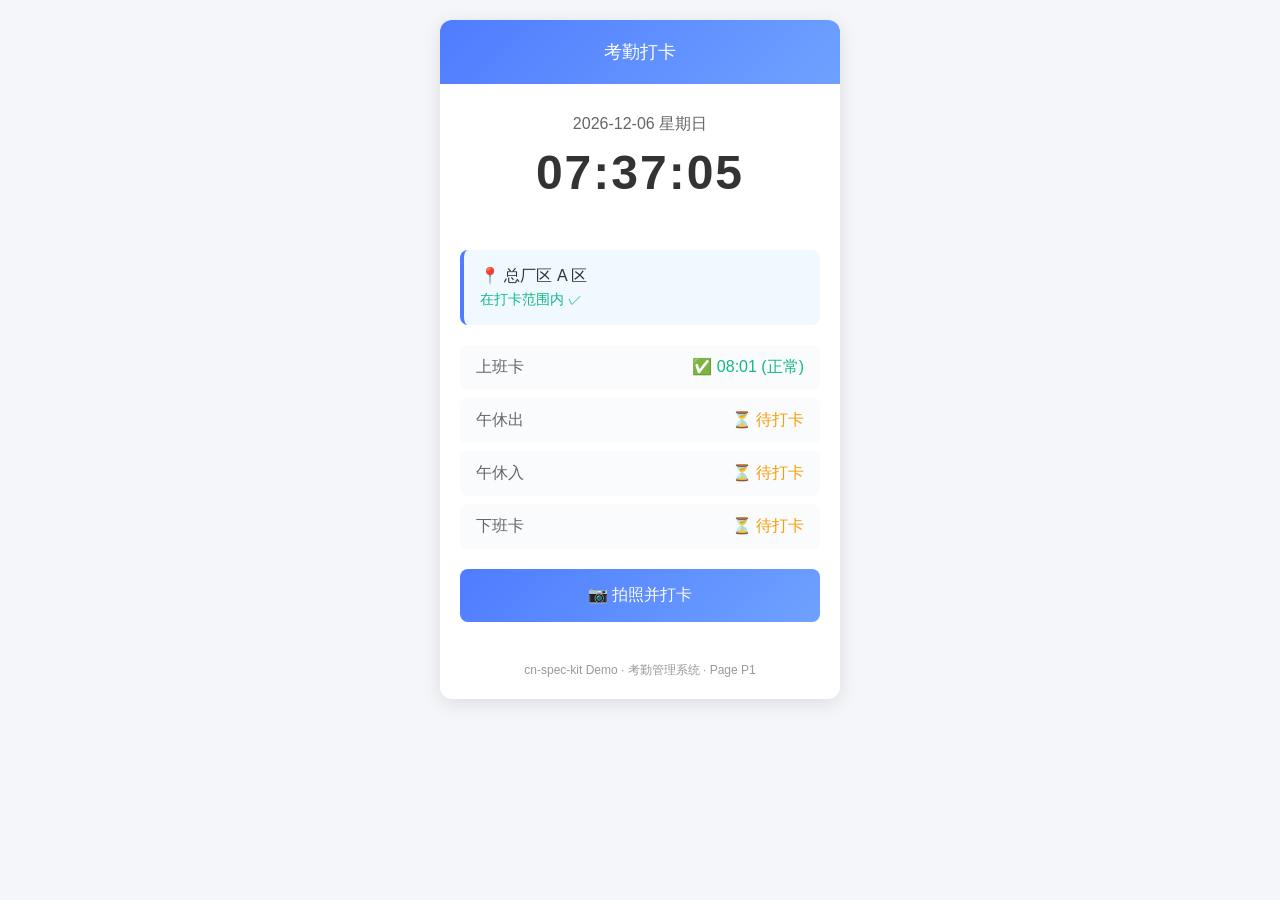
==== demo/attendance-system/06-html-prototype/index.html @ 256aea4f "feat: 新增考勤管理系统 demo（端到端完整示例） 作为 cn-spec-kit 在 GitHub 上的端到端 demo，演示 10 步流程的完整产出。  场景: 制造业中型企业（约 800 人" ====
<!DOCTYPE html>
<html lang="zh-CN">
<head>
  <meta charset="UTF-8">
  <meta name="viewport" content="width=device-width, initial-scale=1.0">
  <title>考勤打卡 - cn-spec-kit Demo</title>
  <style>
    * { margin: 0; padding: 0; box-sizing: border-box; }
    body { font-family: -apple-system, "PingFang SC", "Microsoft YaHei", sans-serif; background: #f5f6f9; min-height: 100vh; padding: 20px; }
    .phone { max-width: 400px; margin: 0 auto; background: #fff; border-radius: 12px; overflow: hidden; box-shadow: 0 4px 20px rgba(0,0,0,0.1); }
    .header { background: linear-gradient(135deg, #4f7cff, #6fa1ff); color: #fff; padding: 20px; text-align: center; }
    .header h1 { font-size: 18px; font-weight: 500; }
    .datetime { padding: 30px 20px; text-align: center; background: #fff; }
    .date { font-size: 16px; color: #666; margin-bottom: 10px; }
    .time { font-size: 48px; font-weight: 600; color: #333; letter-spacing: 2px; }
    .location { margin: 20px; padding: 16px; background: #f0f9ff; border-radius: 8px; border-left: 4px solid #4f7cff; }
    .location .name { font-size: 16px; color: #333; margin-bottom: 4px; }
    .location .status { font-size: 14px; color: #10b981; }
    .status-list { margin: 0 20px 20px; }
    .status-item { display: flex; justify-content: space-between; align-items: center; padding: 12px 16px; background: #fafbfc; border-radius: 6px; margin-bottom: 8px; }
    .status-item .label { color: #666; }
    .status-item .value { font-weight: 500; }
    .status-item.normal .value { color: #10b981; }
    .status-item.pending .value { color: #f59e0b; }
    .btn { display: block; width: calc(100% - 40px); margin: 20px auto; padding: 16px; background: linear-gradient(135deg, #4f7cff, #6fa1ff); color: #fff; text-align: center; border-radius: 8px; font-size: 16px; font-weight: 500; cursor: pointer; border: none; }
    .btn.disabled { background: #ccc; cursor: not-allowed; }
    .demo-tag { text-align: center; padding: 20px; color: #999; font-size: 12px; }
  </style>
</head>
<body>
  <div class="phone">
    <div class="header"><h1>考勤打卡</h1></div>
    <div class="datetime">
      <div class="date" id="date">2026-06-18 星期四</div>
      <div class="time" id="time">08:25:30</div>
    </div>
    <div class="location">
      <div class="name">📍 总厂区 A 区</div>
      <div class="status">在打卡范围内 ✓</div>
    </div>
    <div class="status-list">
      <div class="status-item normal">
        <span class="label">上班卡</span>
        <span class="value">✅ 08:01 (正常)</span>
      </div>
      <div class="status-item pending">
        <span class="label">午休出</span>
        <span class="value">⏳ 待打卡</span>
      </div>
      <div class="status-item pending">
        <span class="label">午休入</span>
        <span class="value">⏳ 待打卡</span>
      </div>
      <div class="status-item pending">
        <span class="label">下班卡</span>
        <span class="value">⏳ 待打卡</span>
      </div>
    </div>
    <button class="btn">📷 拍照并打卡</button>
    <div class="demo-tag">cn-spec-kit Demo · 考勤管理系统 · Page P1</div>
  </div>
  <script>
    function updateTime() {
      const now = new Date();
      const week = ['日','一','二','三','四','五','六'][now.getDay()];
      const dateStr = `${now.getFullYear()}-${String(now.getMonth()+1).padStart(2,'0')}-${String(now.getDate()).padStart(2,'0')} 星期${week}`;
      const timeStr = `${String(now.getHours()).padStart(2,'0')}:${String(now.getMinutes()).padStart(2,'0')}:${String(now.getSeconds()).padStart(2,'0')}`;
      document.getElementById('date').textContent = dateStr;
      document.getElementById('time').textContent = timeStr;
    }
    updateTime();
    setInterval(updateTime, 1000);
  </script>
</body>
</html>
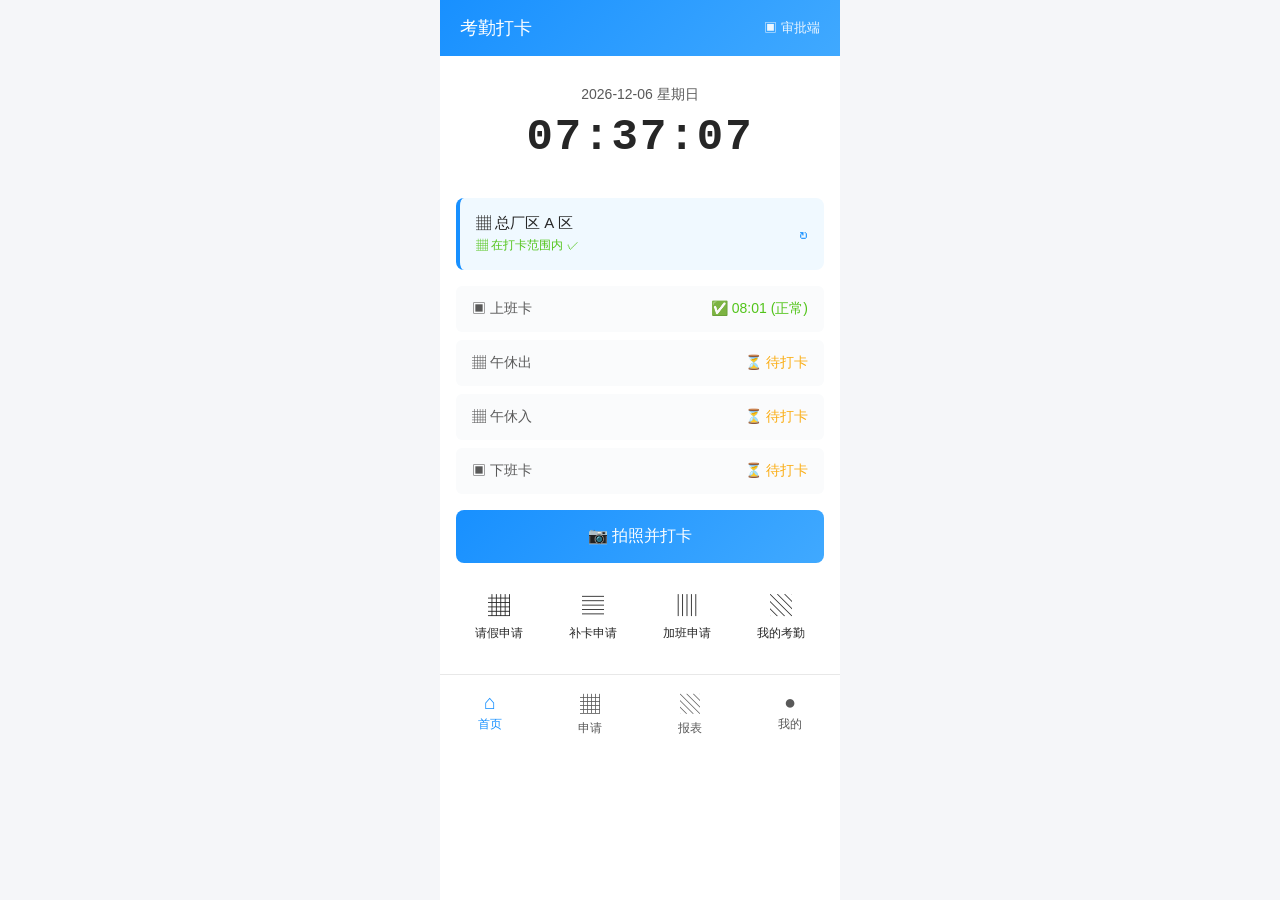
==== commit 48591d17: "fix: 修复 HTML 原型按钮不可交互问题，强化 step7 模板 问题：用户反馈 demo 原型页面所有按钮/链接/菜单都不可用，根因是 skills 模板对"按钮交互"未做硬性约束，导致生成的" ====
--- a/demo/attendance-system/06-html-prototype/index.html
+++ b/demo/attendance-system/06-html-prototype/index.html
@@ -4,72 +4,184 @@
   <meta charset="UTF-8">
   <meta name="viewport" content="width=device-width, initial-scale=1.0">
   <title>考勤打卡 - cn-spec-kit Demo</title>
+  <link rel="stylesheet" href="common.css">
+  <script src="common.js"></script>
   <style>
-    * { margin: 0; padding: 0; box-sizing: border-box; }
-    body { font-family: -apple-system, "PingFang SC", "Microsoft YaHei", sans-serif; background: #f5f6f9; min-height: 100vh; padding: 20px; }
-    .phone { max-width: 400px; margin: 0 auto; background: #fff; border-radius: 12px; overflow: hidden; box-shadow: 0 4px 20px rgba(0,0,0,0.1); }
-    .header { background: linear-gradient(135deg, #4f7cff, #6fa1ff); color: #fff; padding: 20px; text-align: center; }
-    .header h1 { font-size: 18px; font-weight: 500; }
-    .datetime { padding: 30px 20px; text-align: center; background: #fff; }
-    .date { font-size: 16px; color: #666; margin-bottom: 10px; }
-    .time { font-size: 48px; font-weight: 600; color: #333; letter-spacing: 2px; }
-    .location { margin: 20px; padding: 16px; background: #f0f9ff; border-radius: 8px; border-left: 4px solid #4f7cff; }
-    .location .name { font-size: 16px; color: #333; margin-bottom: 4px; }
-    .location .status { font-size: 14px; color: #10b981; }
-    .status-list { margin: 0 20px 20px; }
-    .status-item { display: flex; justify-content: space-between; align-items: center; padding: 12px 16px; background: #fafbfc; border-radius: 6px; margin-bottom: 8px; }
-    .status-item .label { color: #666; }
-    .status-item .value { font-weight: 500; }
-    .status-item.normal .value { color: #10b981; }
-    .status-item.pending .value { color: #f59e0b; }
-    .btn { display: block; width: calc(100% - 40px); margin: 20px auto; padding: 16px; background: linear-gradient(135deg, #4f7cff, #6fa1ff); color: #fff; text-align: center; border-radius: 8px; font-size: 16px; font-weight: 500; cursor: pointer; border: none; }
-    .btn.disabled { background: #ccc; cursor: not-allowed; }
-    .demo-tag { text-align: center; padding: 20px; color: #999; font-size: 12px; }
+    body { background: #f5f6f9; }
+    .header-mobile { background: linear-gradient(135deg, #1890ff, #40a9ff); color: #fff; padding: 16px 20px; display: flex; justify-content: space-between; align-items: center; }
+    .header-mobile h1 { font-size: 18px; font-weight: 500; }
+    .header-mobile a { color: #fff; text-decoration: none; font-size: 13px; opacity: 0.9; }
+    .header-mobile a:hover { opacity: 1; }
+    .datetime { padding: 30px 20px 20px; text-align: center; background: #fff; }
+    .date { font-size: 14px; color: var(--text-sub); margin-bottom: 8px; }
+    .time { font-size: 44px; font-weight: 600; color: var(--text); letter-spacing: 2px; font-family: "Courier New", monospace; }
+    .location { margin: 16px; padding: 16px; background: #f0f9ff; border-radius: 8px; border-left: 4px solid var(--primary); display: flex; align-items: center; justify-content: space-between; }
+    .location .info .name { font-size: 15px; color: var(--text); margin-bottom: 4px; }
+    .location .info .status { font-size: 12px; color: var(--success); }
+    .location .refresh { background: transparent; border: none; cursor: pointer; font-size: 18px; color: var(--primary); }
+    .status-list { margin: 0 16px 16px; }
+    .status-item { display: flex; justify-content: space-between; align-items: center; padding: 14px 16px; background: #fafbfc; border-radius: 6px; margin-bottom: 8px; }
+    .status-item .label { color: var(--text-sub); font-size: 14px; }
+    .status-item .value { font-weight: 500; font-size: 14px; }
+    .status-item.normal .value { color: var(--success); }
+    .status-item.late .value { color: var(--danger); }
+    .status-item.pending .value { color: var(--warning); }
+    .clock-btn { display: block; width: calc(100% - 32px); margin: 16px; padding: 16px; background: linear-gradient(135deg, #1890ff, #40a9ff); color: #fff; text-align: center; border-radius: 8px; font-size: 16px; font-weight: 500; cursor: pointer; border: none; }
+    .clock-btn:disabled { background: #ccc; cursor: not-allowed; }
+    .clock-btn:active { transform: scale(0.98); }
+    .quick-actions { display: grid; grid-template-columns: repeat(4, 1fr); gap: 8px; margin: 0 16px; }
+    .quick-actions a { display: flex; flex-direction: column; align-items: center; padding: 12px 4px; background: #fff; border-radius: 6px; text-decoration: none; color: var(--text); font-size: 12px; }
+    .quick-actions a:hover { background: var(--primary-light); }
+    .quick-actions .qa-icon { font-size: 22px; margin-bottom: 4px; }
+    .footer-bar { display: flex; justify-content: space-around; padding: 12px 0; background: #fff; border-top: 1px solid var(--border); position: sticky; bottom: 0; }
+    .footer-bar a { flex: 1; text-align: center; text-decoration: none; color: var(--text-sub); font-size: 12px; padding: 4px 0; }
+    .footer-bar a.active, .footer-bar a:hover { color: var(--primary); }
+    .footer-bar .fi { display: block; font-size: 20px; margin-bottom: 2px; }
   </style>
 </head>
 <body>
-  <div class="phone">
-    <div class="header"><h1>考勤打卡</h1></div>
+  <div class="phone-frame">
+    <div class="header-mobile">
+      <h1>考勤打卡</h1>
+      <a href="approve.html" onclick="return handleNav(event, 'approve.html')">▣ 审批端</a>
+    </div>
     <div class="datetime">
       <div class="date" id="date">2026-06-18 星期四</div>
       <div class="time" id="time">08:25:30</div>
     </div>
     <div class="location">
-      <div class="name">📍 总厂区 A 区</div>
-      <div class="status">在打卡范围内 ✓</div>
+      <div class="info">
+        <div class="name">▦ 总厂区 A 区</div>
+        <div class="status" id="locStatus">▦ 在打卡范围内 ✓</div>
+      </div>
+      <button class="refresh" onclick="refreshLocation()" title="刷新定位">↻</button>
     </div>
-    <div class="status-list">
+    <div class="status-list" id="statusList">
       <div class="status-item normal">
-        <span class="label">上班卡</span>
-        <span class="value">✅ 08:01 (正常)</span>
+        <span class="label">▣ 上班卡</span>
+        <span class="value" id="s1">✅ 08:01 (正常)</span>
       </div>
       <div class="status-item pending">
-        <span class="label">午休出</span>
-        <span class="value">⏳ 待打卡</span>
+        <span class="label">▦ 午休出</span>
+        <span class="value" id="s2">⏳ 待打卡</span>
       </div>
       <div class="status-item pending">
-        <span class="label">午休入</span>
-        <span class="value">⏳ 待打卡</span>
+        <span class="label">▦ 午休入</span>
+        <span class="value" id="s3">⏳ 待打卡</span>
       </div>
       <div class="status-item pending">
-        <span class="label">下班卡</span>
-        <span class="value">⏳ 待打卡</span>
+        <span class="label">▣ 下班卡</span>
+        <span class="value" id="s4">⏳ 待打卡</span>
       </div>
     </div>
-    <button class="btn">📷 拍照并打卡</button>
-    <div class="demo-tag">cn-spec-kit Demo · 考勤管理系统 · Page P1</div>
+    <button class="clock-btn" id="clockBtn" onclick="doClock()">📷 拍照并打卡</button>
+    <div class="quick-actions">
+      <a href="#" onclick="event.preventDefault(); openLeave(); return false;">
+        <span class="qa-icon">▦</span>
+        <span>请假申请</span>
+      </a>
+      <a href="#" onclick="event.preventDefault(); openRepair(); return false;">
+        <span class="qa-icon">▤</span>
+        <span>补卡申请</span>
+      </a>
+      <a href="#" onclick="event.preventDefault(); openOvertime(); return false;">
+        <span class="qa-icon">▥</span>
+        <span>加班申请</span>
+      </a>
+      <a href="report.html" onclick="return handleNav(event, 'report.html')">
+        <span class="qa-icon">▧</span>
+        <span>我的考勤</span>
+      </a>
+    </div>
+    <div style="height: 20px"></div>
+    <div class="footer-bar">
+      <a href="index.html" class="active"><span class="fi">⌂</span>首页</a>
+      <a href="#" onclick="event.preventDefault(); openLeave(); return false;"><span class="fi">▦</span>申请</a>
+      <a href="report.html" onclick="return handleNav(event, 'report.html')"><span class="fi">▧</span>报表</a>
+      <a href="#" onclick="event.preventDefault(); showToast('个人中心 - 演示'); return false;"><span class="fi">●</span>我的</a>
+    </div>
   </div>
+
+  <!-- 打卡确认弹窗 -->
+  <div class="modal-mask" id="clockModal">
+    <div class="modal">
+      <div class="modal-head">📷 拍照打卡确认</div>
+      <div class="modal-body">
+        <p>请确认在厂区 200 米范围内，点击确认完成打卡。</p>
+        <div style="margin-top: 12px; padding: 12px; background: #f5f5f5; border-radius: 4px; font-size: 13px; color: var(--text-sub);">
+          <div>▦ 定位：总厂区 A 区</div>
+          <div>▦ 时间：<span id="modalTime"></span></div>
+          <div>▦ 距离：38 米</div>
+        </div>
+      </div>
+      <div class="modal-foot">
+        <button class="btn" onclick="closeModal('clockModal')">取消</button>
+        <button class="btn btn-primary" onclick="confirmClock()">确认打卡</button>
+      </div>
+    </div>
+  </div>
+
   <script>
+    // 实时更新时间
     function updateTime() {
       const now = new Date();
       const week = ['日','一','二','三','四','五','六'][now.getDay()];
-      const dateStr = `${now.getFullYear()}-${String(now.getMonth()+1).padStart(2,'0')}-${String(now.getDate()).padStart(2,'0')} 星期${week}`;
-      const timeStr = `${String(now.getHours()).padStart(2,'0')}:${String(now.getMinutes()).padStart(2,'0')}:${String(now.getSeconds()).padStart(2,'0')}`;
+      const dateStr = now.getFullYear() + '-' + String(now.getMonth()+1).padStart(2,'0') + '-' + String(now.getDate()).padStart(2,'0') + ' 星期' + week;
+      const timeStr = String(now.getHours()).padStart(2,'0') + ':' + String(now.getMinutes()).padStart(2,'0') + ':' + String(now.getSeconds()).padStart(2,'0');
       document.getElementById('date').textContent = dateStr;
       document.getElementById('time').textContent = timeStr;
     }
     updateTime();
     setInterval(updateTime, 1000);
+
+    // 跨页面导航（演示用）
+    function handleNav(e, target) {
+      e.preventDefault();
+      showToast('正在跳转到 ' + target);
+      setTimeout(() => { window.location.href = target; }, 400);
+      return false;
+    }
+
+    // 刷新定位
+    function refreshLocation() {
+      showToast('正在获取定位...');
+      setTimeout(() => {
+        document.getElementById('locStatus').innerHTML = '▦ 在打卡范围内 ✓';
+        showToast('定位成功：总厂区 A 区');
+      }, 800);
+    }
+
+    // 打卡按钮
+    function doClock() {
+      const now = new Date();
+      document.getElementById('modalTime').textContent = now.toLocaleString('zh-CN');
+      openModal('clockModal');
+    }
+
+    function confirmClock() {
+      closeModal('clockModal');
+      showToast('打卡成功 ✓');
+      // 简单模拟：根据当前时间更新对应打卡点
+      const now = new Date();
+      const h = now.getHours();
+      const m = now.getMinutes();
+      const hm = String(h).padStart(2,'0') + ':' + String(m).padStart(2,'0');
+      let target = 's2';
+      if (h < 12) target = 's1';
+      else if (h < 14) target = 's2';
+      else if (h < 18) target = 's3';
+      else target = 's4';
+      const el = document.getElementById(target);
+      if (el) {
+        el.textContent = '✅ ' + hm + ' (正常)';
+        el.parentElement.className = 'status-item normal';
+      }
+    }
+
+    // 快速申请入口
+    function openLeave() { showToast('正在打开请假申请...'); setTimeout(() => showToast('（演示）请假申请表单'), 600); }
+    function openRepair() { showToast('正在打开补卡申请...'); setTimeout(() => showToast('（演示）补卡申请表单'), 600); }
+    function openOvertime() { showToast('正在打开加班申请...'); setTimeout(() => showToast('（演示）加班申请表单'), 600); }
   </script>
 </body>
 </html>
--- a/demo/attendance-system/06-html-prototype/common.css
+++ b/demo/attendance-system/06-html-prototype/common.css
@@ -0,0 +1,144 @@
+/* 考勤管理系统 - 公共样式（cn-spec-kit demo 统一框架） */
+:root {
+  --primary: #1890ff;
+  --primary-light: #e6f7ff;
+  --success: #52c41a;
+  --warning: #faad14;
+  --danger: #ff4d4f;
+  --text: #262626;
+  --text-sub: #595959;
+  --text-mute: #8c8c8c;
+  --border: #e8e8e8;
+  --bg: #f0f2f5;
+  --bg-card: #ffffff;
+  --sidebar-bg: #001529;
+  --sidebar-text: #b3c0cc;
+  --sidebar-active: #1890ff;
+}
+
+* { margin: 0; padding: 0; box-sizing: border-box; }
+body { font-family: -apple-system, "PingFang SC", "Microsoft YaHei", sans-serif; background: var(--bg); color: var(--text); }
+
+/* 布局：侧边栏 + 主内容区 */
+.layout { display: flex; min-height: 100vh; }
+
+/* 侧边栏 */
+.sidebar { width: 220px; background: var(--sidebar-bg); color: #fff; flex-shrink: 0; }
+.sidebar-logo { padding: 20px; font-size: 18px; font-weight: 500; border-bottom: 1px solid #1f3a5f; }
+.menu { padding: 12px 0; }
+.menu-group-title { padding: 12px 20px 6px; font-size: 12px; color: #5a6e7f; }
+.menu-item { display: block; padding: 10px 20px; color: var(--sidebar-text); text-decoration: none; transition: all 0.2s; cursor: pointer; }
+.menu-item .icon { display: inline-block; width: 18px; margin-right: 8px; }
+.menu-item:hover { background: #1f3a5f; color: #fff; }
+.menu-item.active { background: var(--sidebar-active); color: #fff; }
+
+/* 主内容区 */
+.main { flex: 1; display: flex; flex-direction: column; min-width: 0; }
+.header { background: #fff; padding: 12px 24px; border-bottom: 1px solid var(--border); display: flex; justify-content: space-between; align-items: center; }
+.crumbs { color: var(--text-sub); font-size: 14px; }
+.crumbs .sep { margin: 0 8px; color: var(--text-mute); }
+.crumbs a { color: var(--text-sub); text-decoration: none; }
+.crumbs a:hover { color: var(--primary); }
+.user-area { display: flex; align-items: center; gap: 12px; }
+.user-area .avatar { width: 32px; height: 32px; border-radius: 50%; background: var(--primary); color: #fff; display: flex; align-items: center; justify-content: center; font-size: 14px; }
+.content { flex: 1; padding: 20px; overflow: auto; }
+
+/* 页面标题区 */
+.page-head { display: flex; justify-content: space-between; align-items: flex-end; margin-bottom: 20px; }
+.page-title { font-size: 20px; font-weight: 500; }
+.page-sub { color: var(--text-mute); font-size: 13px; margin-top: 4px; }
+.page-actions { display: flex; gap: 8px; }
+
+/* 按钮 */
+.btn { padding: 6px 16px; border: 1px solid var(--border); background: #fff; border-radius: 4px; cursor: pointer; font-size: 14px; color: var(--text); text-decoration: none; display: inline-block; transition: all 0.2s; }
+.btn:hover { border-color: var(--primary); color: var(--primary); }
+.btn-primary { background: var(--primary); color: #fff; border-color: var(--primary); }
+.btn-primary:hover { background: #40a9ff; color: #fff; }
+.btn-danger { color: var(--danger); border-color: var(--danger); }
+.btn-danger:hover { background: var(--danger); color: #fff; }
+.btn-sm { padding: 3px 10px; font-size: 12px; }
+
+/* 卡片 */
+.card { background: var(--bg-card); border-radius: 4px; margin-bottom: 16px; }
+.card-head { padding: 16px 20px; border-bottom: 1px solid var(--border); font-size: 16px; font-weight: 500; display: flex; justify-content: space-between; align-items: center; }
+.card-body { padding: 20px; }
+
+/* 统计卡 */
+.stats { display: grid; grid-template-columns: repeat(4, 1fr); gap: 16px; margin-bottom: 16px; }
+.stat { background: #fff; padding: 20px; border-radius: 4px; position: relative; overflow: hidden; }
+.stat-icon { position: absolute; right: 16px; top: 16px; width: 36px; height: 36px; border-radius: 8px; background: var(--primary-light); color: var(--primary); display: flex; align-items: center; justify-content: center; font-size: 18px; }
+.stat-num { font-size: 28px; font-weight: 600; color: var(--text); }
+.stat-label { color: var(--text-mute); font-size: 13px; margin-top: 4px; }
+
+/* 筛选条 */
+.filter { display: grid; grid-template-columns: repeat(5, 1fr); gap: 12px; align-items: end; }
+.filter .field { display: flex; flex-direction: column; }
+.filter .field label { font-size: 12px; color: var(--text-sub); margin-bottom: 4px; }
+.filter input, .filter select { padding: 6px 10px; border: 1px solid var(--border); border-radius: 4px; font-size: 14px; }
+.filter-actions { display: flex; gap: 8px; }
+
+/* 表格 */
+.table-wrap { background: #fff; border-radius: 4px; overflow: hidden; }
+table { width: 100%; border-collapse: collapse; }
+th, td { padding: 12px 16px; text-align: left; border-bottom: 1px solid var(--border); font-size: 14px; }
+th { background: #fafafa; color: var(--text-sub); font-weight: 500; position: sticky; top: 0; }
+th.sortable { cursor: pointer; user-select: none; }
+th.sortable .arrow { display: inline-block; margin-left: 4px; color: var(--text-mute); }
+th.sortable.sorted .arrow { color: var(--primary); }
+tr:hover { background: #fafafa; }
+
+/* Tabs */
+.tabs { display: flex; border-bottom: 1px solid var(--border); background: #fff; padding: 0 20px; }
+.tab { padding: 12px 20px; cursor: pointer; color: var(--text-sub); border-bottom: 2px solid transparent; transition: all 0.2s; user-select: none; }
+.tab:hover { color: var(--primary); }
+.tab.active { color: var(--primary); border-bottom-color: var(--primary); font-weight: 500; }
+.tab-pane { display: none; padding: 20px 0; }
+.tab-pane.active { display: block; }
+
+/* 抽屉 */
+.drawer-mask { position: fixed; top: 0; left: 0; right: 0; bottom: 0; background: rgba(0,0,0,0.45); z-index: 999; opacity: 0; pointer-events: none; transition: opacity 0.3s; }
+.drawer-mask.open { opacity: 1; pointer-events: auto; }
+.drawer { position: fixed; top: 0; right: -720px; width: 720px; max-width: 100%; height: 100vh; background: #fff; z-index: 1000; transition: right 0.3s; box-shadow: -4px 0 16px rgba(0,0,0,0.1); display: flex; flex-direction: column; }
+.drawer.open { right: 0; }
+.drawer-head { padding: 16px 24px; border-bottom: 1px solid var(--border); display: flex; justify-content: space-between; align-items: center; }
+.drawer-title { font-size: 16px; font-weight: 500; }
+.drawer-close { width: 28px; height: 28px; border-radius: 4px; border: none; background: transparent; cursor: pointer; font-size: 18px; color: var(--text-sub); }
+.drawer-close:hover { background: var(--danger); color: #fff; }
+.drawer-body { flex: 1; overflow: auto; padding: 24px; }
+.drawer-foot { padding: 12px 24px; border-top: 1px solid var(--border); display: flex; justify-content: flex-end; gap: 8px; }
+.desc-grid { display: grid; grid-template-columns: 1fr 1fr; gap: 16px; }
+.desc-grid .label { color: var(--text-mute); font-size: 13px; margin-bottom: 4px; }
+.desc-grid .value { color: var(--text); font-size: 14px; }
+
+/* 弹窗 */
+.modal-mask { position: fixed; top: 0; left: 0; right: 0; bottom: 0; background: rgba(0,0,0,0.45); z-index: 999; display: none; align-items: center; justify-content: center; }
+.modal-mask.open { display: flex; }
+.modal { background: #fff; border-radius: 4px; min-width: 400px; max-width: 90%; }
+.modal-head { padding: 16px 20px; border-bottom: 1px solid var(--border); font-size: 16px; }
+.modal-body { padding: 20px; }
+.modal-foot { padding: 12px 20px; border-top: 1px solid var(--border); display: flex; justify-content: flex-end; gap: 8px; }
+
+/* Toast */
+.toast { position: fixed; top: 50%; left: 50%; transform: translate(-50%, -50%); background: rgba(0,0,0,0.75); color: #fff; padding: 12px 24px; border-radius: 4px; z-index: 2000; font-size: 14px; animation: toastIn 0.3s; }
+@keyframes toastIn { from { opacity: 0; transform: translate(-50%, -60%); } to { opacity: 1; transform: translate(-50%, -50%); } }
+
+/* 标签 */
+.tag { display: inline-block; padding: 2px 8px; background: var(--primary-light); color: var(--primary); border-radius: 2px; font-size: 12px; margin-right: 4px; }
+.tag-success { background: #f6ffed; color: var(--success); }
+.tag-warning { background: #fffbe6; color: var(--warning); }
+.tag-danger { background: #fff1f0; color: var(--danger); }
+
+/* 移动端 H5 容器 */
+.phone-frame { max-width: 400px; margin: 0 auto; background: #fff; min-height: 100vh; }
+
+/* 实用类 */
+.text-mute { color: var(--text-mute); }
+.text-sub { color: var(--text-sub); }
+.text-sm { font-size: 12px; }
+.mt-6 { margin-top: 16px; }
+.mb-6 { margin-bottom: 16px; }
+.gap-8 { gap: 8px; }
+.flex { display: flex; }
+.flex-1 { flex: 1; }
+.items-center { align-items: center; }
+.justify-between { justify-content: space-between; }
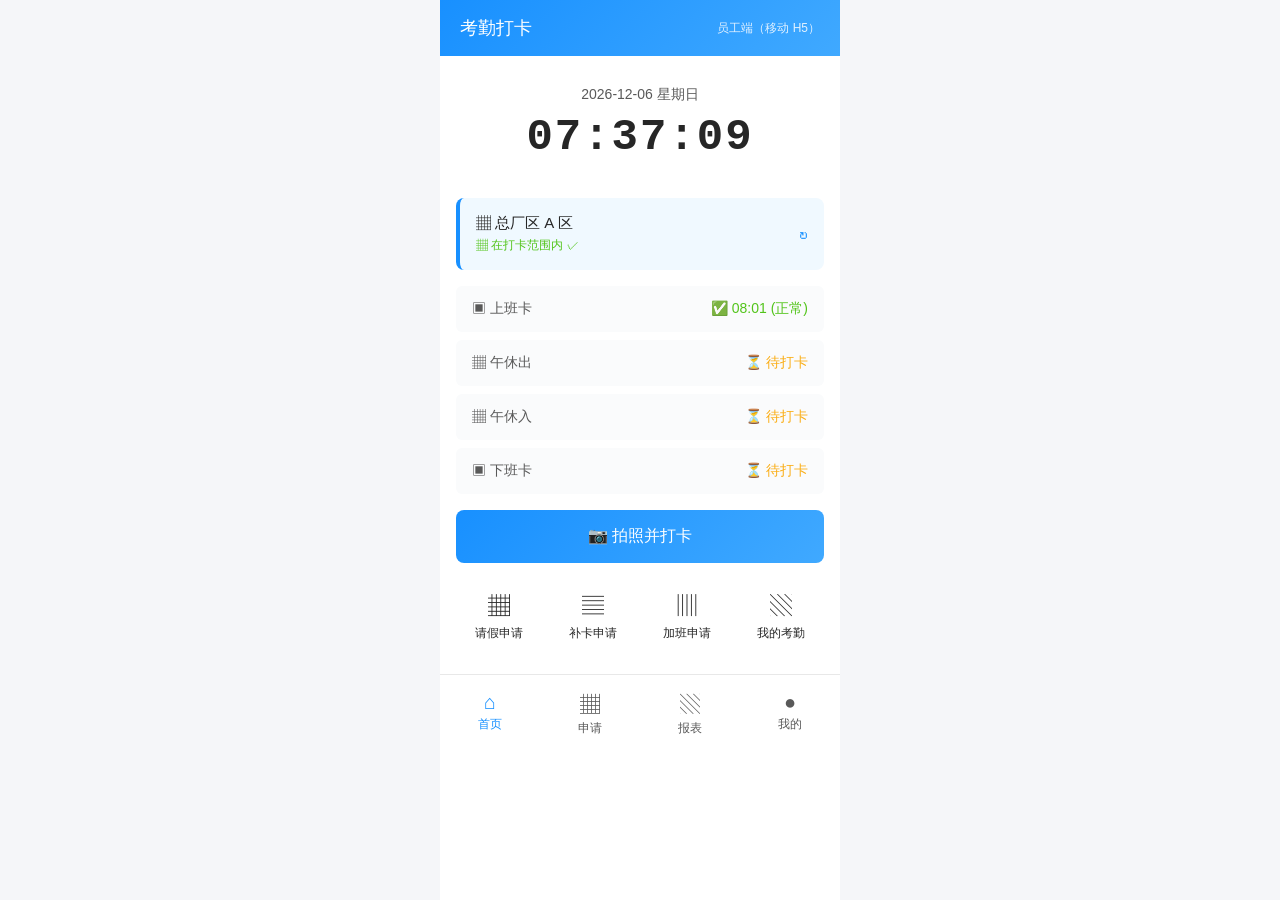
==== commit 281c9a6f: "fix: 修复页面缺失/跨端跳转问题，引入端隔离 + 页面白名单机制 问题：用户反馈"有些按钮点进去页面缺失、手机端按钮能跳到 web 端"。  根因： 1. 侧边栏有 10 个菜单项，但实际只生成 " ====
--- a/demo/attendance-system/06-html-prototype/index.html
+++ b/demo/attendance-system/06-html-prototype/index.html
@@ -43,7 +43,7 @@
   <div class="phone-frame">
     <div class="header-mobile">
       <h1>考勤打卡</h1>
-      <a href="approve.html" onclick="return handleNav(event, 'approve.html')">▣ 审批端</a>
+      <span style="font-size:12px;opacity:0.85;">员工端（移动 H5）</span>
     </div>
     <div class="datetime">
       <div class="date" id="date">2026-06-18 星期四</div>
@@ -88,7 +88,7 @@
         <span class="qa-icon">▥</span>
         <span>加班申请</span>
       </a>
-      <a href="report.html" onclick="return handleNav(event, 'report.html')">
+      <a href="#" onclick="event.preventDefault(); openMyAttendance(); return false;">
         <span class="qa-icon">▧</span>
         <span>我的考勤</span>
       </a>
@@ -97,7 +97,7 @@
     <div class="footer-bar">
       <a href="index.html" class="active"><span class="fi">⌂</span>首页</a>
       <a href="#" onclick="event.preventDefault(); openLeave(); return false;"><span class="fi">▦</span>申请</a>
-      <a href="report.html" onclick="return handleNav(event, 'report.html')"><span class="fi">▧</span>报表</a>
+      <a href="#" onclick="event.preventDefault(); openMyAttendance(); return false;"><span class="fi">▧</span>报表</a>
       <a href="#" onclick="event.preventDefault(); showToast('个人中心 - 演示'); return false;"><span class="fi">●</span>我的</a>
     </div>
   </div>
@@ -121,6 +121,46 @@
     </div>
   </div>
 
+  <!-- 我的考勤弹窗（端内显示，不跳 PC） -->
+  <div class="modal-mask" id="myAttModal">
+    <div class="modal" style="max-width: 480px;">
+      <div class="modal-head">▧ 我的考勤 <span style="font-size:12px;color:var(--text-sub);font-weight:normal;margin-left:8px;">2026-06</span></div>
+      <div class="modal-body" style="padding:0;">
+        <div style="padding:14px 18px;background:#f5f6f9;display:grid;grid-template-columns:repeat(4,1fr);gap:10px;text-align:center;">
+          <div><div style="color:var(--text-sub);font-size:11px;">出勤</div><div style="font-size:18px;font-weight:600;color:var(--success);">17</div></div>
+          <div><div style="color:var(--text-sub);font-size:11px;">迟到</div><div style="font-size:18px;font-weight:600;color:var(--danger);">1</div></div>
+          <div><div style="color:var(--text-sub);font-size:11px;">请假</div><div style="font-size:18px;font-weight:600;color:var(--warning);">1</div></div>
+          <div><div style="color:var(--text-sub);font-size:11px;">加班</div><div style="font-size:18px;font-weight:600;color:var(--primary);">4h</div></div>
+        </div>
+        <div style="max-height:280px;overflow:auto;">
+          <table class="table" style="width:100%;font-size:13px;">
+            <thead>
+              <tr style="background:#fafbfc;">
+                <th style="padding:8px 14px;text-align:left;color:var(--text-sub);font-weight:500;">日期</th>
+                <th style="padding:8px 14px;text-align:left;color:var(--text-sub);font-weight:500;">上班</th>
+                <th style="padding:8px 14px;text-align:left;color:var(--text-sub);font-weight:500;">下班</th>
+                <th style="padding:8px 14px;text-align:left;color:var(--text-sub);font-weight:500;">状态</th>
+              </tr>
+            </thead>
+            <tbody>
+              <tr><td style="padding:8px 14px;">06-18</td><td style="padding:8px 14px;">08:01</td><td style="padding:8px 14px;">--</td><td style="padding:8px 14px;"><span class="tag tag-green">正常</span></td></tr>
+              <tr><td style="padding:8px 14px;">06-17</td><td style="padding:8px 14px;">08:25</td><td style="padding:8px 14px;">18:30</td><td style="padding:8px 14px;"><span class="tag tag-orange">迟到</span></td></tr>
+              <tr><td style="padding:8px 14px;">06-16</td><td style="padding:8px 14px;">--</td><td style="padding:8px 14px;">--</td><td style="padding:8px 14px;"><span class="tag tag-blue">请假</span></td></tr>
+              <tr><td style="padding:8px 14px;">06-15</td><td style="padding:8px 14px;">07:55</td><td style="padding:8px 14px;">19:30</td><td style="padding:8px 14px;"><span class="tag tag-green">正常+加班</span></td></tr>
+              <tr><td style="padding:8px 14px;">06-12</td><td style="padding:8px 14px;">08:02</td><td style="padding:8px 14px;">18:05</td><td style="padding:8px 14px;"><span class="tag tag-green">正常</span></td></tr>
+            </tbody>
+          </table>
+        </div>
+        <div style="padding:10px 18px;background:#fafbfc;color:var(--text-sub);font-size:12px;border-top:1px solid var(--border);">
+          💡 部门/公司统计报表请在 PC 后台查看
+        </div>
+      </div>
+      <div class="modal-foot">
+        <button class="btn btn-primary" onclick="closeModal('myAttModal')">关闭</button>
+      </div>
+    </div>
+  </div>
+
   <script>
     // 实时更新时间
     function updateTime() {
@@ -134,9 +174,17 @@
     updateTime();
     setInterval(updateTime, 1000);
 
-    // 跨页面导航（演示用）
+    // 跨页面导航（演示用）：先校验目标白名单，避免跳 404 / 跨端跳转
     function handleNav(e, target) {
       e.preventDefault();
+      const check = window.checkNavTarget ? window.checkNavTarget(target) : { ok: true };
+      if (!check.ok) { showToast(check.msg); return false; }
+      // 端隔离：移动端不跳 PC 后台
+      const pcPages = ['approve.html', 'report.html', 'dashboard.html'];
+      if (pcPages.indexOf(target) > -1) {
+        showToast('「' + target.replace('.html','') + '」请在 PC 后台打开');
+        return false;
+      }
       showToast('正在跳转到 ' + target);
       setTimeout(() => { window.location.href = target; }, 400);
       return false;
@@ -182,6 +230,9 @@
     function openLeave() { showToast('正在打开请假申请...'); setTimeout(() => showToast('（演示）请假申请表单'), 600); }
     function openRepair() { showToast('正在打开补卡申请...'); setTimeout(() => showToast('（演示）补卡申请表单'), 600); }
     function openOvertime() { showToast('正在打开加班申请...'); setTimeout(() => showToast('（演示）加班申请表单'), 600); }
+
+    // 我的考勤（端内弹窗，不跳 PC 后台）
+    function openMyAttendance() { openModal('myAttModal'); }
   </script>
 </body>
 </html>
--- a/demo/attendance-system/06-html-prototype/common.css
+++ b/demo/attendance-system/06-html-prototype/common.css
@@ -31,6 +31,9 @@
 .menu-item .icon { display: inline-block; width: 18px; margin-right: 8px; }
 .menu-item:hover { background: #1f3a5f; color: #fff; }
 .menu-item.active { background: var(--sidebar-active); color: #fff; }
+.menu-item.disabled { color: #4a5a6f; cursor: not-allowed; opacity: 0.55; }
+.menu-item.disabled:hover { background: transparent; color: #4a5a6f; }
+.menu-item.disabled .icon { opacity: 0.5; }
 
 /* 主内容区 */
 .main { flex: 1; display: flex; flex-direction: column; min-width: 0; }
